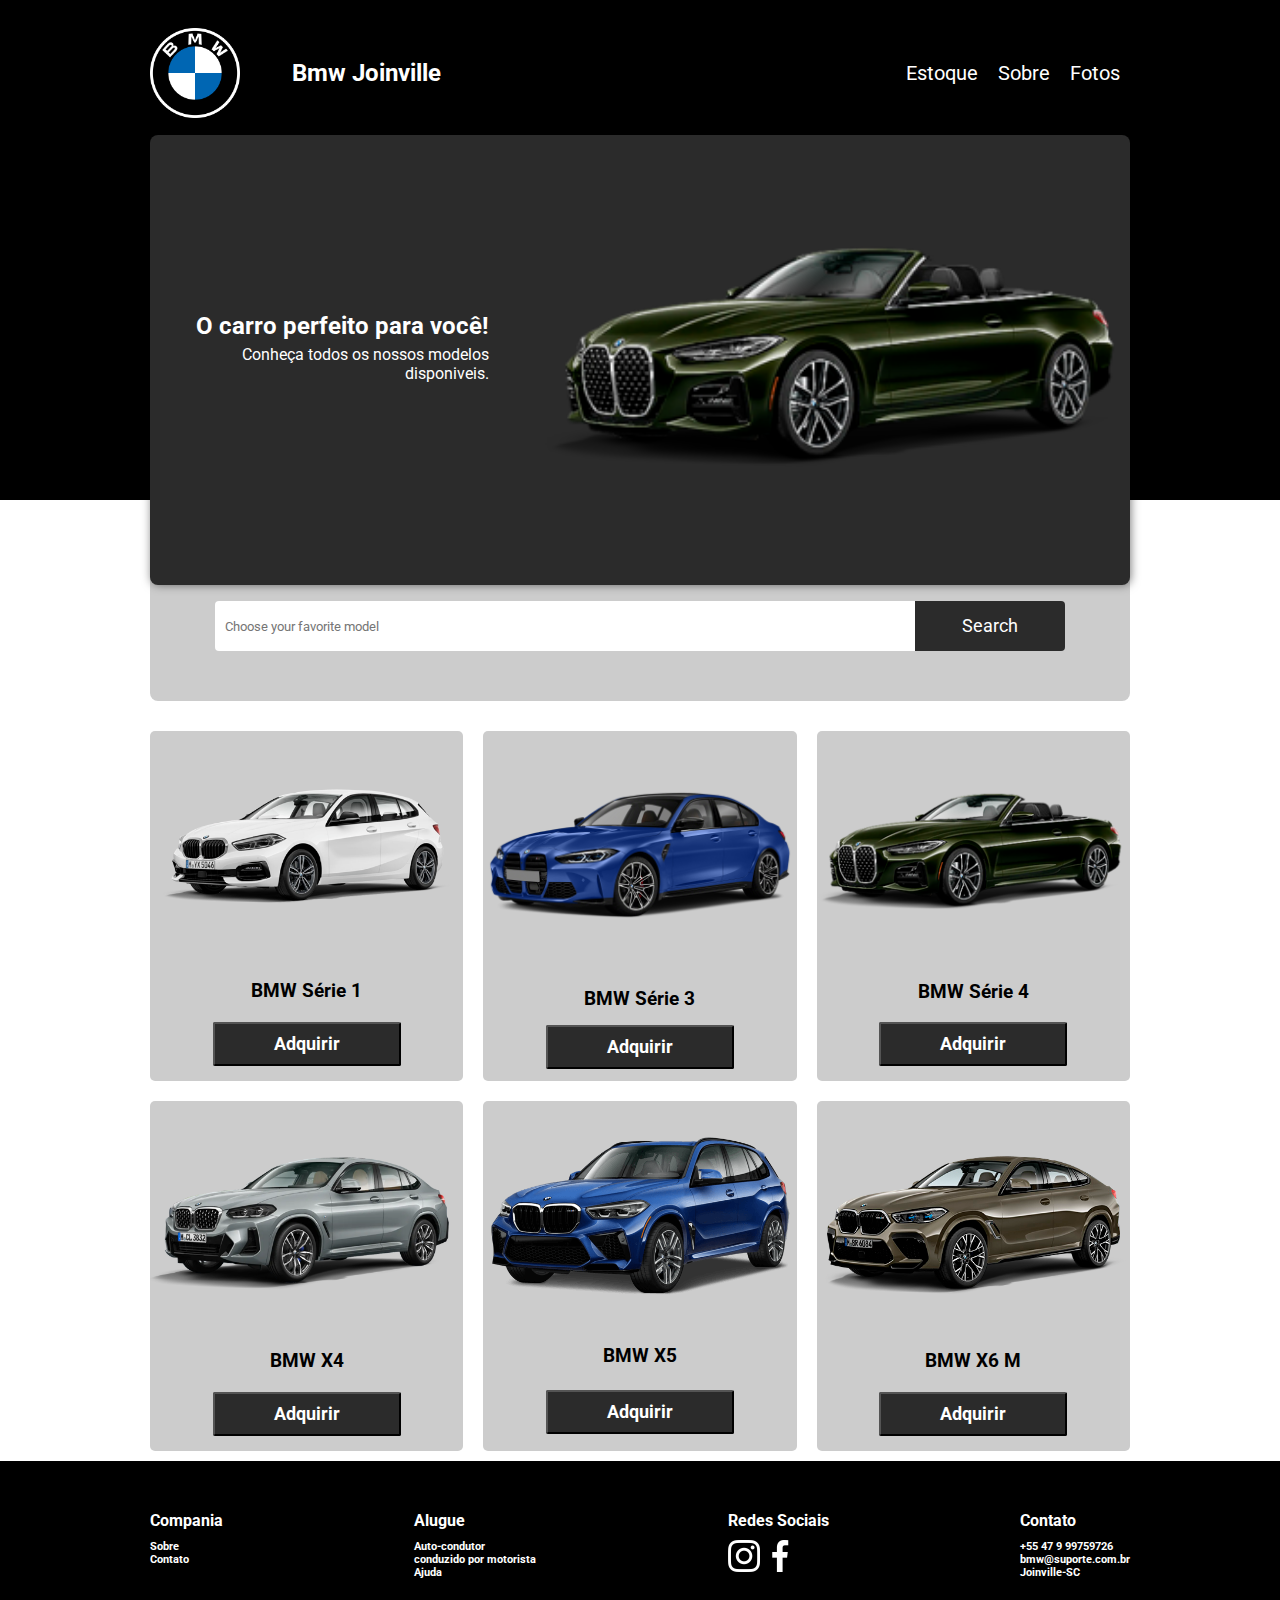
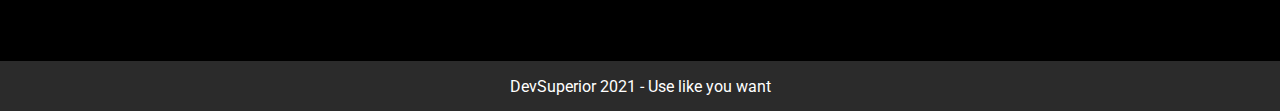
==== webSite/index.html @ 02db2eaf "Merge branch 'main' of https://github.com/Echo-sec/bmw_joinville_sa" ====
<!DOCTYPE html>
<html lang="en">

<head>
  <meta charset="UTF-8" />
  <meta http-equiv="X-UA-Compatible" content="IE=edge" />
  <meta name="viewport" content="width=device-width, initial-scale=1.0" />
  <title>Bmw joinville</title>
  <link rel="stylesheet" href="CSS_WebSite/styles.css" />
</head>

<body>
  <header>
    <div class="content">
      <nav>
        <img src="imgLogin/Logo BMW.png" alt="" width="90" height="90">
        <div class="navbar">
          <h2>Bmw Joinville</h2>
        </div>
        <div class="brand">
        </div>
        <ul>
          <li><a class="brand" href="#estoque">Estoque</a></li>
          <li><a class="brand" href="sobre.html">Sobre</a></li>
          <li><a class="brand" href="#feature">Fotos</a></li>
        </ul>
      </nav>
      <div class="header-block">
        <div class="text">
          <h2>O carro perfeito para você!</h2>
          <p>
            Conheça todos os nossos modelos disponiveis.
          </p>
        </div>
        <img src="images/BMW Série 4 Cabrio.jpg" alt="Car"/>
      </div>
    </div>
  </header>

  <section class="estoque" id="estoque">
    <div class="content">
      <div class="title-wrapper-estoque">
        <p>Find what you want</p>
        <h3>estoque</h3>
      </div>
      <div class="filter-card">
        <input type="text" class="search-input" placeholder="Choose your favorite model" />
        <button class="search-button">Search</button>
      </div>
      <div class="card-wrapper">
          <div class="card-item">
            <img src="images/BMW Série 1.png" alt="Car" />
              <h3>
                BMW Série 1
              </h3>
                <button type="button">Adquirir</button>
          </div>

          <div class="card-item">
            <img src="images/BMW Série 3.png" alt="Car" />
              <h3>
                BMW Série 3
              </h3>
                <button type="button">Adquirir</button>
          </div>

          <div class="card-item">
            <img src="images/BMW Série 4 Cabrio.jpg" alt="Car" />
              <h3>
                BMW Série 4
              </h3>
                <button type="button">Adquirir</button>
          </div>

          <div class="card-item">
            <img src="images/BMW X4.png" alt="Car" />
              <h3>
                BMW X4
              </h3>
                <button type="button">Adquirir</button>
          </div>

          <div class="card-item">
            <img src="images/BMW X5.png" alt="Car" />
              <h3>
                BMW X5
              </h3>
                <button type="button">Adquirir</button>
          </div>

          <div class="card-item">
            <img src="images/BMW X6 M Competition.png" alt="Car" />
              <h3>
                BMW X6 M
              </h3>
                <button type="button">Adquirir</button>
          </div>

            
      </div>
    </div>
  </section>


  <footer>
    <div class="main">
      <div class="content footer-links">
        <div class="footer-company">
          <h4>Compania</h4>
          <h6>Sobre</h6>
          <h6>Contato</h6>
        </div>
        <div class="footer-rental">
          <h4>Alugue</h4>
          <h6>Auto-condutor</h6>
          <h6>conduzido por motorista</h6>
          <h6>Ajuda</h6>
        </div>
        <div class="footer-social">
          <h4>Redes Sociais</h4>
          <div class="social-icons">
            <img src="images/instagram.png" alt="Instagram" />
            <img src="images/facebook.png" alt="Facebook" />
          </div>
        </div>
        <div class="footer-contact">
          <h4>Contato</h4>
          <h6>+55 47 9 99759726</h6>
          <h6>bmw@suporte.com.br</h6>
          <h6>Joinville-SC</h6>
        </div>
      </div>
    </div>
    <div class="last">DevSuperior 2021 - Use like you want</div>
  </footer>
</body>

</html>
---- webSite/CSS_WebSite/styles.css ----
/* font importing */
@import url("https://fonts.googleapis.com/css2?family=Roboto:wght@400;700&display=swap");

/* reseting css rules */
* {
  margin: 0px;
  padding: 0px;
  box-sizing: border-box;
  outline: none;
  font-family: "Roboto", sans-serif;
}

:root {
  --orange: #000000;
  --blue: #2b2b2b;
  --gray: #cccccc;
}

html,
body {
  width: 100%;
  overflow-x: hidden;
}

header {
  width: 100%;
  height: 500px;
  background: var(--orange);
}

.content {
  max-width: 1000px;
  min-width: 500px;
  margin: 0 auto;
  display: flex;
  flex-direction: column;
  padding: 10px;
}
.navbar{
  color: white;
  text-align: left;
  width: 500px;
}

nav {
  width: 100%;
  height: 125px;
  display: flex;
  flex-direction: row;
  align-items: center;
  justify-content: space-between;
}

.brand {
  font-size: 20px;
  color: white;
  cursor: pointer;

}

nav ul {
  display: flex;
  flex-direction: row;
}

nav ul li {
  list-style: none;
  padding: 10px;
  cursor: pointer;
}

nav ul li a {
  color: var(--blue);
  text-decoration: none;
}

nav ul li a:hover {
  color: #00285f83;
}

nav ul button {
  border: 1px solid var(--blue);
  background: transparent;
  padding: 8px 40px;
  cursor: pointer;
  margin-left: 30px;
  color: var(--blue);
  font-weight: bold;
  border-radius: 4px;
}

nav ul button:hover {
  transition: background, color 0.6s;
  background: var(--blue);
  color: white;
}

.content .header-block {
  max-width: 1000px;
  min-width: 300px;
  height: 450px;
  background: var(--blue);
  border-radius: 8px;
  box-shadow: 1px 0px 10px 0px rgba(0, 0, 0, 0.5);
  -webkit-box-shadow: 1px 0px 10px 0px rgba(0, 0, 0, 0.5);
  -moz-box-shadow: 1px 0px 10px 0px rgba(0, 0, 0, 0.5);
  position: relative;
  z-index: 10;
  padding: 10px;
}

.header-block img {
  width: 60%;
  position: absolute;
  right: 0%;
  bottom: 5%;
}

.header-block .text {
  position: absolute;
  bottom: 45%;
  left: 6%;
}

.header-block .text h2 {
  color: white;
  margin-bottom: 5px;
  text-align: right;
  transform: translateX(-20px);
  transition: transform 0.5s;
}

.header-block .text p {
  max-width: 300px;
  color: white;
  text-align: right;
  transform: translateX(-20px);
  transition: transform 0.4s;
}

/* Product Catalog */

section .catalog {
  width: 100vw;
  padding: 100px;
}

section .filter-card {
  width: 980px;
  height: 150px;
  background: var(--gray);
  border-radius: 8px;
  margin: 0 auto;
  display: flex;
  flex-direction: row;
  align-items: center;
  justify-content: center;
}

.search-input {
  width: 700px;
  height: 50px;
  border: none;
  border-radius: 4px 0px 0px 4px;
  text-indent: 10px;
}

.search-button {
  width: 150px;
  height: 50px;
  border-radius: 0px 4px 4px 0px;
  border: none;
  background: var(--blue);
  color: white;
  cursor: pointer;
  font-size: 1.1em;
  transition: 0.2s ease;
}

.search-button:hover {
  background: #dedede;
  color: var(--blue);
}

.title-wrapper-catalog {
  margin-top: 200px;
  padding-bottom: 20px;
}

section .card-wrapper {
  max-width: 1000px;
  height: 90%;
  display: grid;
  grid-template-columns: repeat(auto-fill, minmax(270px, 1fr));
  grid-gap: 20px;
  padding-top: 30px;
}

section .card-item {
  height: 350px;
  background: var(--gray);
  border-radius: 5px;
  display: flex;
  flex-direction: column;
  align-items: center;
  justify-content: space-around;
}

.card-content {
  height: 18%;
  display: flex;
  flex-direction: column;
  align-items: center;
  justify-content: space-around;
  display: inline;
}

.card-item img {
  width: 100%;
}

.card-item h4 {
  width: 90%;
}

.card-item p {
  width: 90%;
  font-style: italic;
  color: #4f4f4f70;
}

.card-item button {
  width: 60%;
  padding: 10px;
  background: var(--blue);
  border-radius: 2px;
  color: white;
  font-weight: bold;
  font-size: 1.1em;
  cursor: pointer;
  transition: 0.3s ease;
  margin-bottom: 5px;
  display: block;
}

.card-item button:hover {
  background: #7e7e7e;
  color: var(--blue);
}

/* About */

.about {
  width: 100%;
  height: 100%;
  display: flex;
  align-items: center;
  justify-content: center;
  padding: 50px 10px;
}

.about-content {
  max-width: 1000px;
  min-width: 300px;
  height: 600px;
  background: #dedede3b;
  margin: 0 auto;
  border-radius: 8px;
  z-index: 10;
  padding: 10px;
  display: flex;
  flex-direction: row;
  align-items: center;
  justify-content: space-between;
}

.left {
  width: 25%;
  min-width: 300px;
  height: 100%;
  background: #000000a1;
  border-radius: 8px;
}

.right {
  width: 65%;
  height: 100%;
  display: flex;
  flex-direction: column;
  align-items: flex-start;
  justify-content: flex-start;
  padding-top: 10%;
}

.right h3 {
  text-align: right;
  width: 90%;
  margin-bottom: 20px;
}

.right p {
  max-width: 90%;
  font-size: 1em;
  letter-spacing: 2px;
  text-align: right;
  color: rgba(0, 0, 0, 0.4);
}

/* Features */
.features {
  width: 100%;
  height: 100%;
  background: var(--gray);
  display: flex;
  align-items: center;
  justify-content: center;
  padding: 50px 0px;
}

.title-wrapper-features {
  padding: 20px 0px;
}

.feature-card-block {
  max-width: 1000px;
  min-width: 300px;
  height: 600px;
  background: white;
  margin: 0 auto;
  border-radius: 8px;
  z-index: 10;
  padding: 50px;
  display: grid;
  grid-template-columns: repeat(auto-fill, minmax(420px, 1fr));
  grid-gap: 30px;
}

.feature-card-item {
  max-width: 420px;
  height: 150px;
  display: flex;
  flex-direction: row;
  align-items: center;
  justify-content: space-around;
  border: 1px solid #dedede3b;
  border-radius: 4px;
}

.feature-text-content {
  max-width: 60%;
  margin: 5px;
}

.feature-card-item img {
  width: 64px;
  height: 64px;
}

/* Footer */
footer {
  width: 100%;
  height: 250px;
}

footer .main {
  width: 100%;
  height: 200px;
  background: var(--orange);
  padding: 20px 10px;
}

.footer-links {
  max-width: 1000px;
  min-width: 300px;
  display: flex;
  flex-direction: row;
  justify-content: space-between;
  margin-top: 20px;
}

.footer-company,
.footer-rental,
.footer-contact,
.footer-social {
  color: white;
  height: 100%;
  min-height: 100px;
}

.footer-links h4 {
  margin-bottom: 10px;
}

.footer-links {
  margin-bottom: 8px;
}

.main .footer-social img {
  width: 32px;
  height: 32px;
}

footer .last {
  width: 100%;
  height: 50px;
  background: var(--blue);
  color: white;
  display: flex;
  align-items: center;
  justify-content: center;
}

/* Responsive adjustments */

@media (max-width: 576px) {
  nav ul li {
    display: none;
  }

  .header-block img {
    width: 70%;
    position: absolute;
    right: 16%;
    top: 30%;
  }

  .header-block .text {
    position: absolute;
    bottom: 10%;
    left: 15;
  }

  section .filter-card {
    width: 390px;
    padding: 0px 10px;
  }

  .search-input {
    max-width: 700px;
    min-width: 240px;
  }

  .search-button {
    max-width: 150px;
    min-width: 80px;
  }

  .about {
    margin-top: 100px;
  }

  .title-wrapper-about {
    margin-bottom: 20px;
  }
  .about-content {
    flex-direction: column;
    height: 100%;
  }
  .left {
    display: none;
  }
  .right {
    width: 90%;
  }

  .right p {
    width: 100%;
    margin: 0px;
    text-align: left;
  }

  .features {
    height: 100%;
  }

  .feature-card-block {
    height: 100%;
    display: flex;
    flex-direction: column;
  }

  footer {
    height: 100%;
  }

  footer .main {
    height: 100%;
  }

  .footer-links {
    flex-direction: column;
    padding-left: 10%;
  }
}
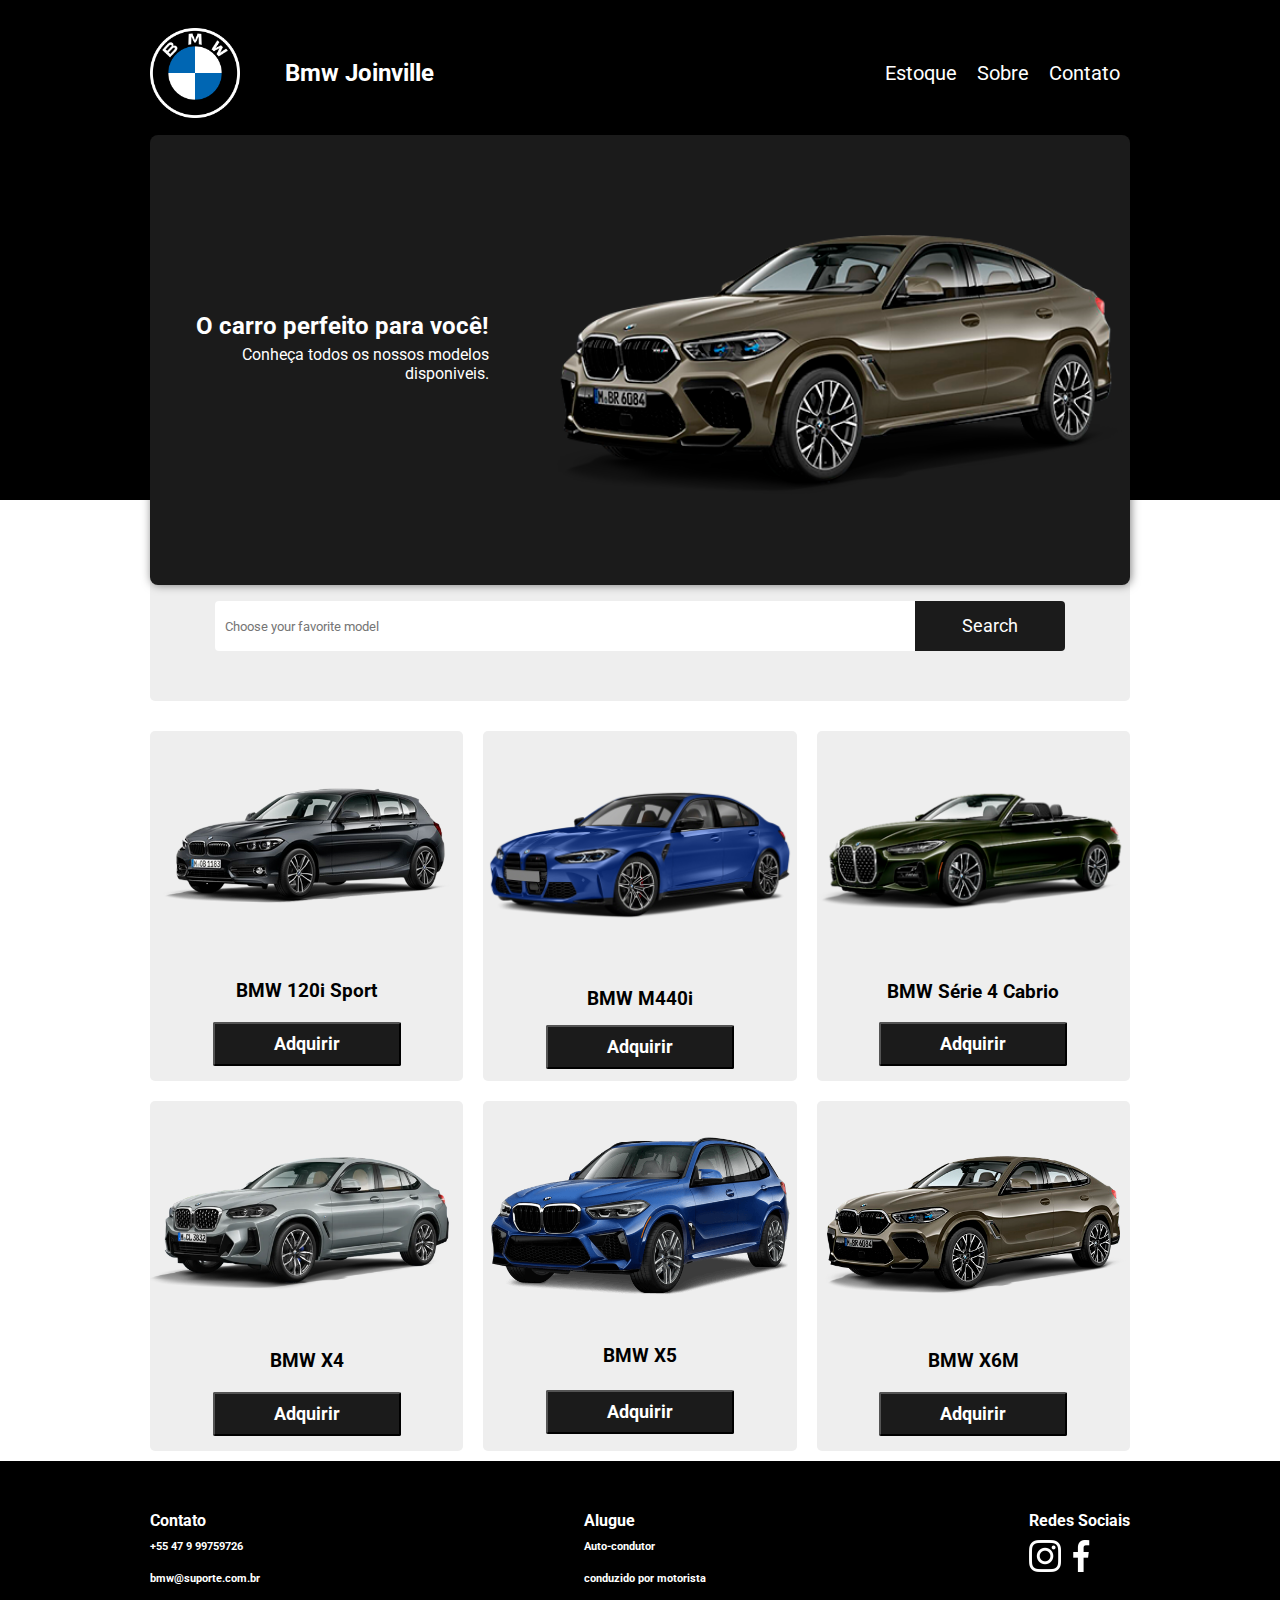
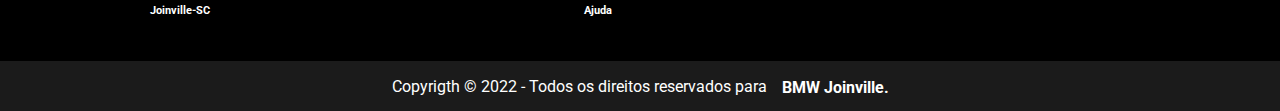
==== commit c50ca749: "ok" ====
--- a/webSite/index.html
+++ b/webSite/index.html
@@ -21,8 +21,8 @@
         </div>
         <ul>
           <li><a class="brand" href="#estoque">Estoque</a></li>
-          <li><a class="brand" href="sobre.html">Sobre</a></li>
-          <li><a class="brand" href="#feature">Fotos</a></li>
+          <li><a class="brand" href="/webSite/sobre.html">Sobre</a></li>
+          <li><a class="brand" href="#contato">Contato</a></li>
         </ul>
       </nav>
       <div class="header-block">
@@ -32,7 +32,7 @@
             Conheça todos os nossos modelos disponiveis.
           </p>
         </div>
-        <img src="images/BMW Série 4 Cabrio.jpg" alt="Car"/>
+        <img src="images/BMW X6 M Competition.png" alt="Car" />
       </div>
     </div>
   </header>
@@ -51,7 +51,7 @@
           <div class="card-item">
             <img src="images/BMW Série 1.png" alt="Car" />
               <h3>
-                BMW Série 1
+                BMW 120i Sport
               </h3>
                 <button type="button">Adquirir</button>
           </div>
@@ -59,7 +59,7 @@
           <div class="card-item">
             <img src="images/BMW Série 3.png" alt="Car" />
               <h3>
-                BMW Série 3
+                BMW M440i
               </h3>
                 <button type="button">Adquirir</button>
           </div>
@@ -67,7 +67,7 @@
           <div class="card-item">
             <img src="images/BMW Série 4 Cabrio.jpg" alt="Car" />
               <h3>
-                BMW Série 4
+                BMW Série 4 Cabrio
               </h3>
                 <button type="button">Adquirir</button>
           </div>
@@ -91,12 +91,10 @@
           <div class="card-item">
             <img src="images/BMW X6 M Competition.png" alt="Car" />
               <h3>
-                BMW X6 M
+                BMW X6M
               </h3>
                 <button type="button">Adquirir</button>
           </div>
-
-            
       </div>
     </div>
   </section>
@@ -105,15 +103,20 @@
   <footer>
     <div class="main">
       <div class="content footer-links">
-        <div class="footer-company">
-          <h4>Compania</h4>
-          <h6>Sobre</h6>
-          <h6>Contato</h6>
+        <div class="footer-contact" id="contato" >
+          <h4>Contato</h4>
+          <h6>+55 47 9 99759726</h6>
+          <br>
+          <h6>bmw@suporte.com.br</h6>
+          <br>
+          <h6>Joinville-SC</h6>
         </div>
         <div class="footer-rental">
           <h4>Alugue</h4>
           <h6>Auto-condutor</h6>
+          <br>
           <h6>conduzido por motorista</h6>
+          <br>
           <h6>Ajuda</h6>
         </div>
         <div class="footer-social">
@@ -123,15 +126,9 @@
             <img src="images/facebook.png" alt="Facebook" />
           </div>
         </div>
-        <div class="footer-contact">
-          <h4>Contato</h4>
-          <h6>+55 47 9 99759726</h6>
-          <h6>bmw@suporte.com.br</h6>
-          <h6>Joinville-SC</h6>
-        </div>
       </div>
     </div>
-    <div class="last">DevSuperior 2021 - Use like you want</div>
+    <div class="last">Copyrigth &copy; 2022 - Todos os direitos reservados para <strong>ﾠBMW Joinville.</strong></div>
   </footer>
 </body>
 
--- a/webSite/CSS_WebSite/styles.css
+++ b/webSite/CSS_WebSite/styles.css
@@ -9,11 +9,10 @@
   outline: none;
   font-family: "Roboto", sans-serif;
 }
-
 :root {
   --orange: #000000;
-  --blue: #2b2b2b;
-  --gray: #cccccc;
+  --blue: #1b1b1b;
+  --gray: #eeeeee;
 }
 
 html,
@@ -55,7 +54,6 @@
   font-size: 20px;
   color: white;
   cursor: pointer;
-
 }
 
 nav ul {
@@ -149,7 +147,7 @@
   width: 980px;
   height: 150px;
   background: var(--gray);
-  border-radius: 8px;
+  border-radius: 5px;
   margin: 0 auto;
   display: flex;
   flex-direction: row;
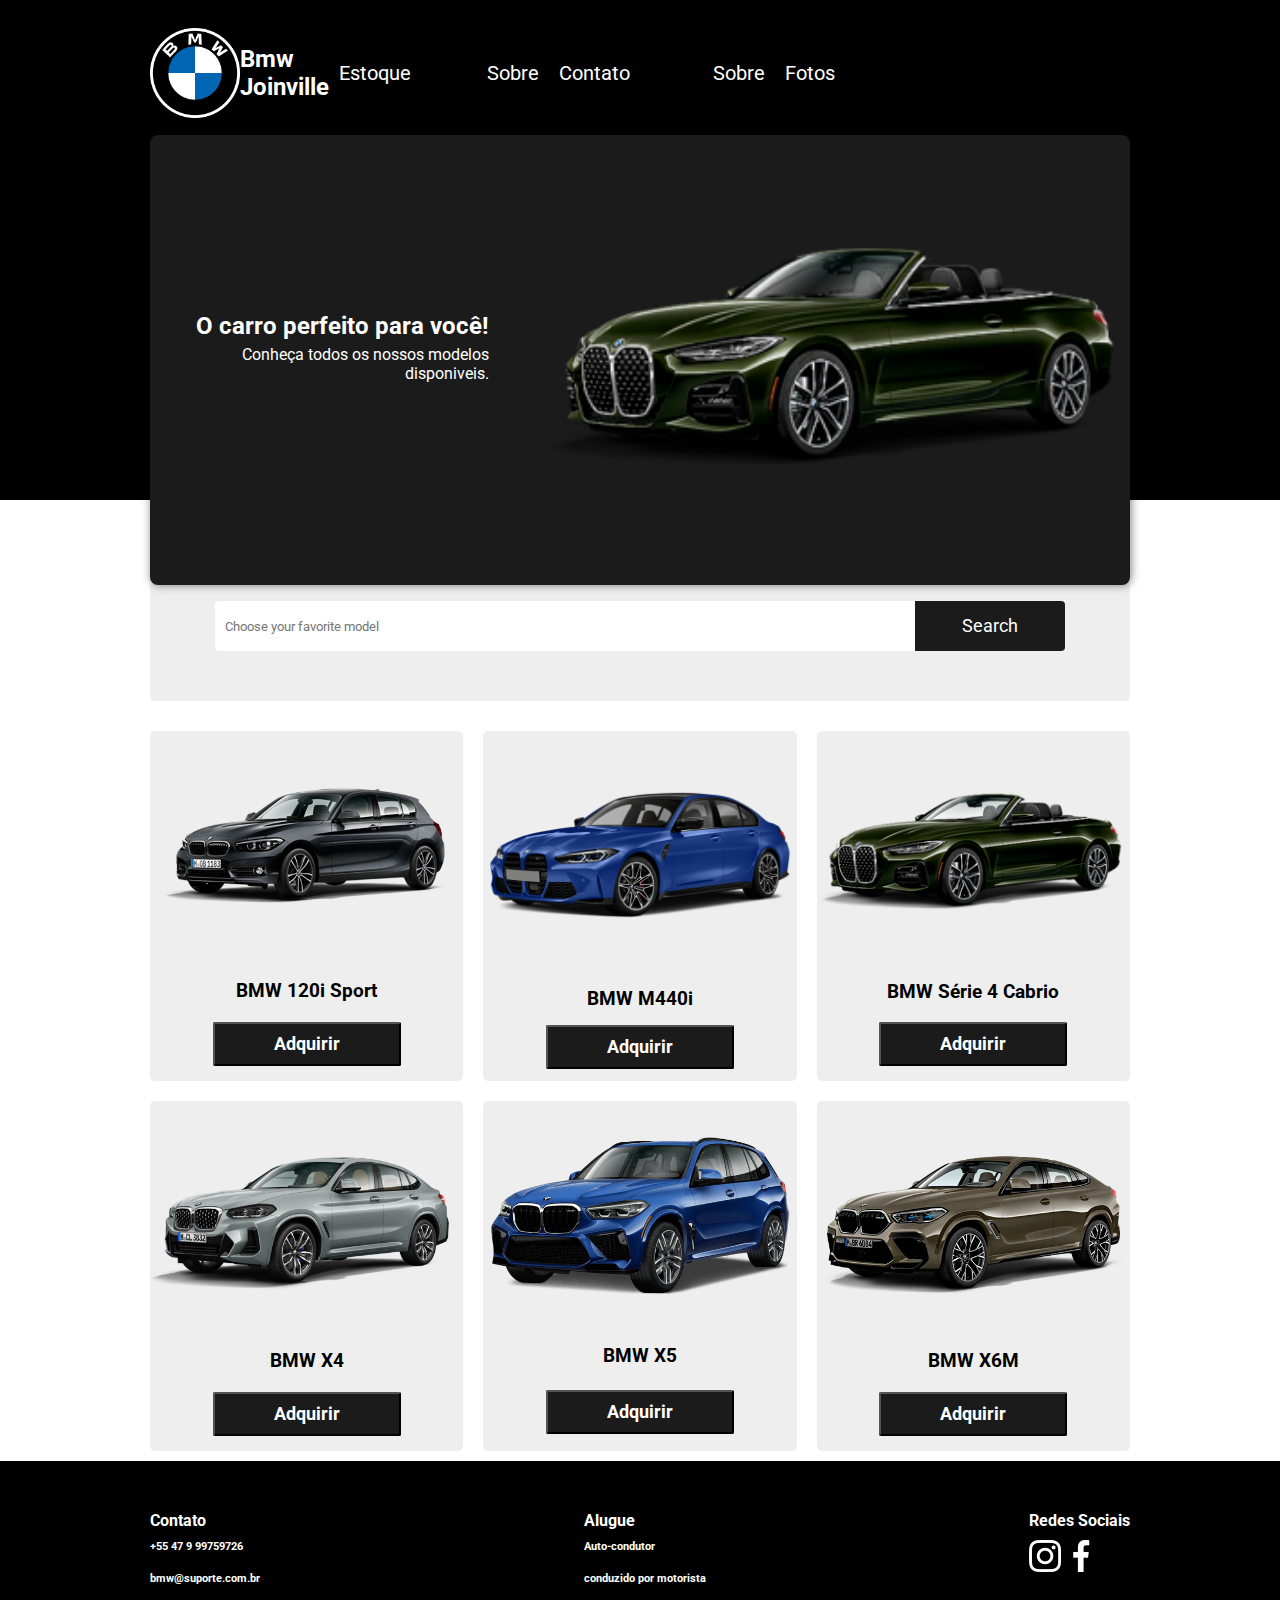
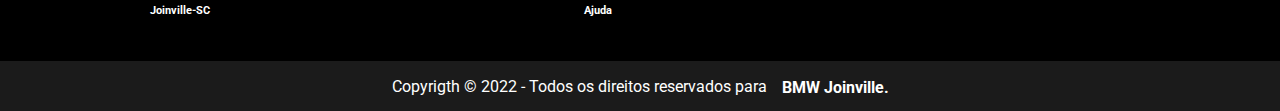
==== commit 63aba6a3: "gg" ====
--- a/webSite/index.html
+++ b/webSite/index.html
@@ -21,8 +21,13 @@
         </div>
         <ul>
           <li><a class="brand" href="#estoque">Estoque</a></li>
+<<<<<<< HEAD
           <li><a class="brand" href="/webSite/sobre.html">Sobre</a></li>
           <li><a class="brand" href="#contato">Contato</a></li>
+=======
+          <li><a class="brand" href="sobre.html">Sobre</a></li>
+          <li><a class="brand" href="#feature">Fotos</a></li>
+>>>>>>> 02db2eafe7df4b265374333ab65dab689c9f9261
         </ul>
       </nav>
       <div class="header-block">
@@ -32,7 +37,7 @@
             Conheça todos os nossos modelos disponiveis.
           </p>
         </div>
-        <img src="images/BMW X6 M Competition.png" alt="Car" />
+        <img src="images/BMW Série 4 Cabrio.jpg" alt="Car"/>
       </div>
     </div>
   </header>
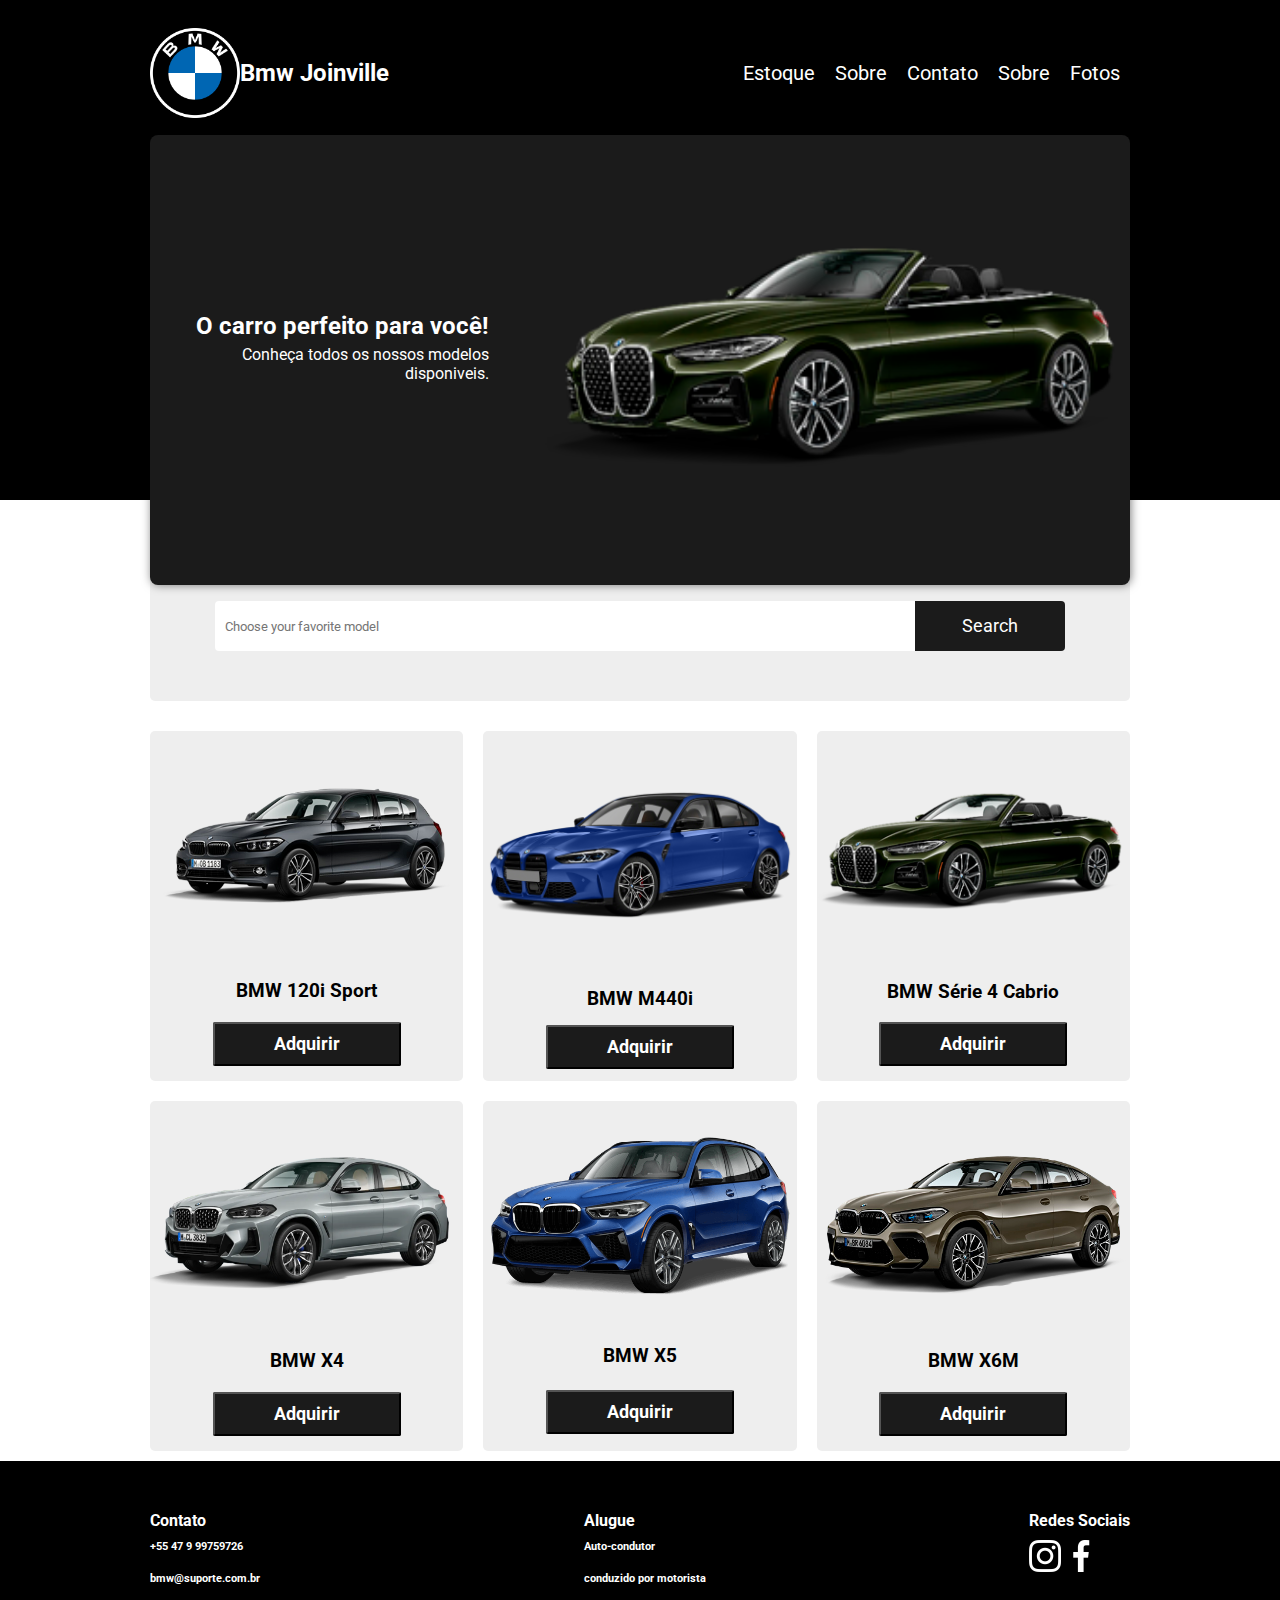
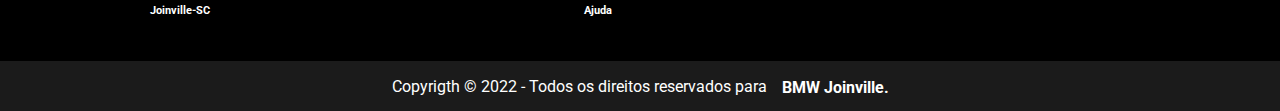
==== commit 9c20261c: "ok" ====
--- a/webSite/index.html
+++ b/webSite/index.html
@@ -21,13 +21,11 @@
         </div>
         <ul>
           <li><a class="brand" href="#estoque">Estoque</a></li>
-<<<<<<< HEAD
           <li><a class="brand" href="/webSite/sobre.html">Sobre</a></li>
           <li><a class="brand" href="#contato">Contato</a></li>
-=======
           <li><a class="brand" href="sobre.html">Sobre</a></li>
           <li><a class="brand" href="#feature">Fotos</a></li>
->>>>>>> 02db2eafe7df4b265374333ab65dab689c9f9261
+
         </ul>
       </nav>
       <div class="header-block">
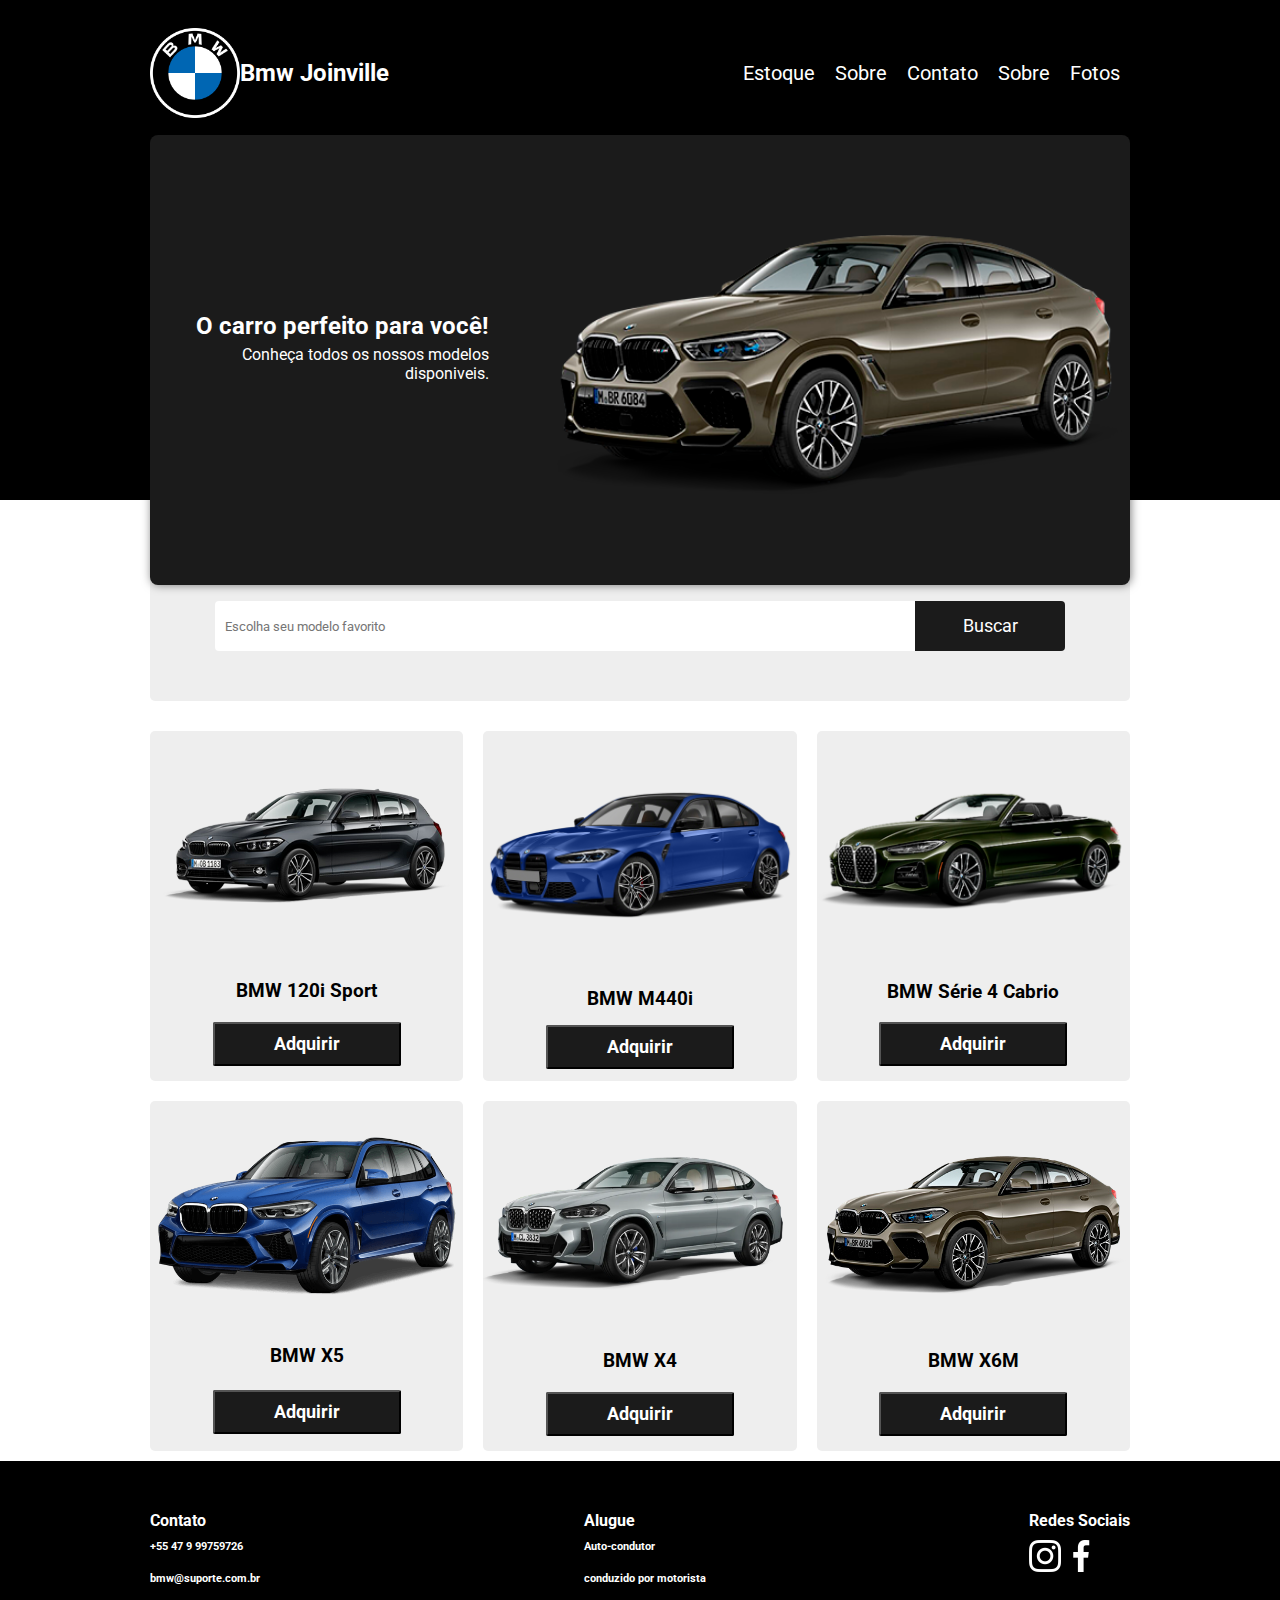
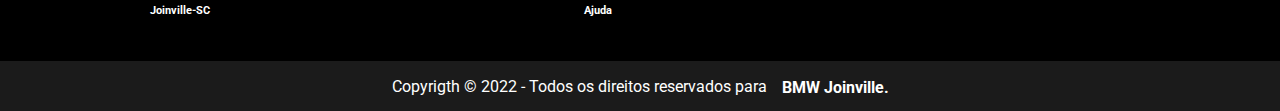
==== commit 7c299b77: "ok" ====
--- a/webSite/index.html
+++ b/webSite/index.html
@@ -35,7 +35,7 @@
             Conheça todos os nossos modelos disponiveis.
           </p>
         </div>
-        <img src="images/BMW Série 4 Cabrio.jpg" alt="Car"/>
+        <img src="images/BMW X6 M Competition.png" alt="Car"/>
       </div>
     </div>
   </header>
@@ -47,8 +47,8 @@
         <h3>estoque</h3>
       </div>
       <div class="filter-card">
-        <input type="text" class="search-input" placeholder="Choose your favorite model" />
-        <button class="search-button">Search</button>
+        <input type="text" class="search-input" placeholder="Escolha seu modelo favorito" />
+        <button class="search-button">Buscar</button>
       </div>
       <div class="card-wrapper">
           <div class="card-item">
@@ -76,17 +76,17 @@
           </div>
 
           <div class="card-item">
-            <img src="images/BMW X4.png" alt="Car" />
+            <img src="images/BMW X5.png" alt="Car" />
               <h3>
-                BMW X4
+                BMW X5
               </h3>
                 <button type="button">Adquirir</button>
           </div>
 
           <div class="card-item">
-            <img src="images/BMW X5.png" alt="Car" />
+            <img src="images/BMW X4.png" alt="Car" />
               <h3>
-                BMW X5
+                BMW X4
               </h3>
                 <button type="button">Adquirir</button>
           </div>
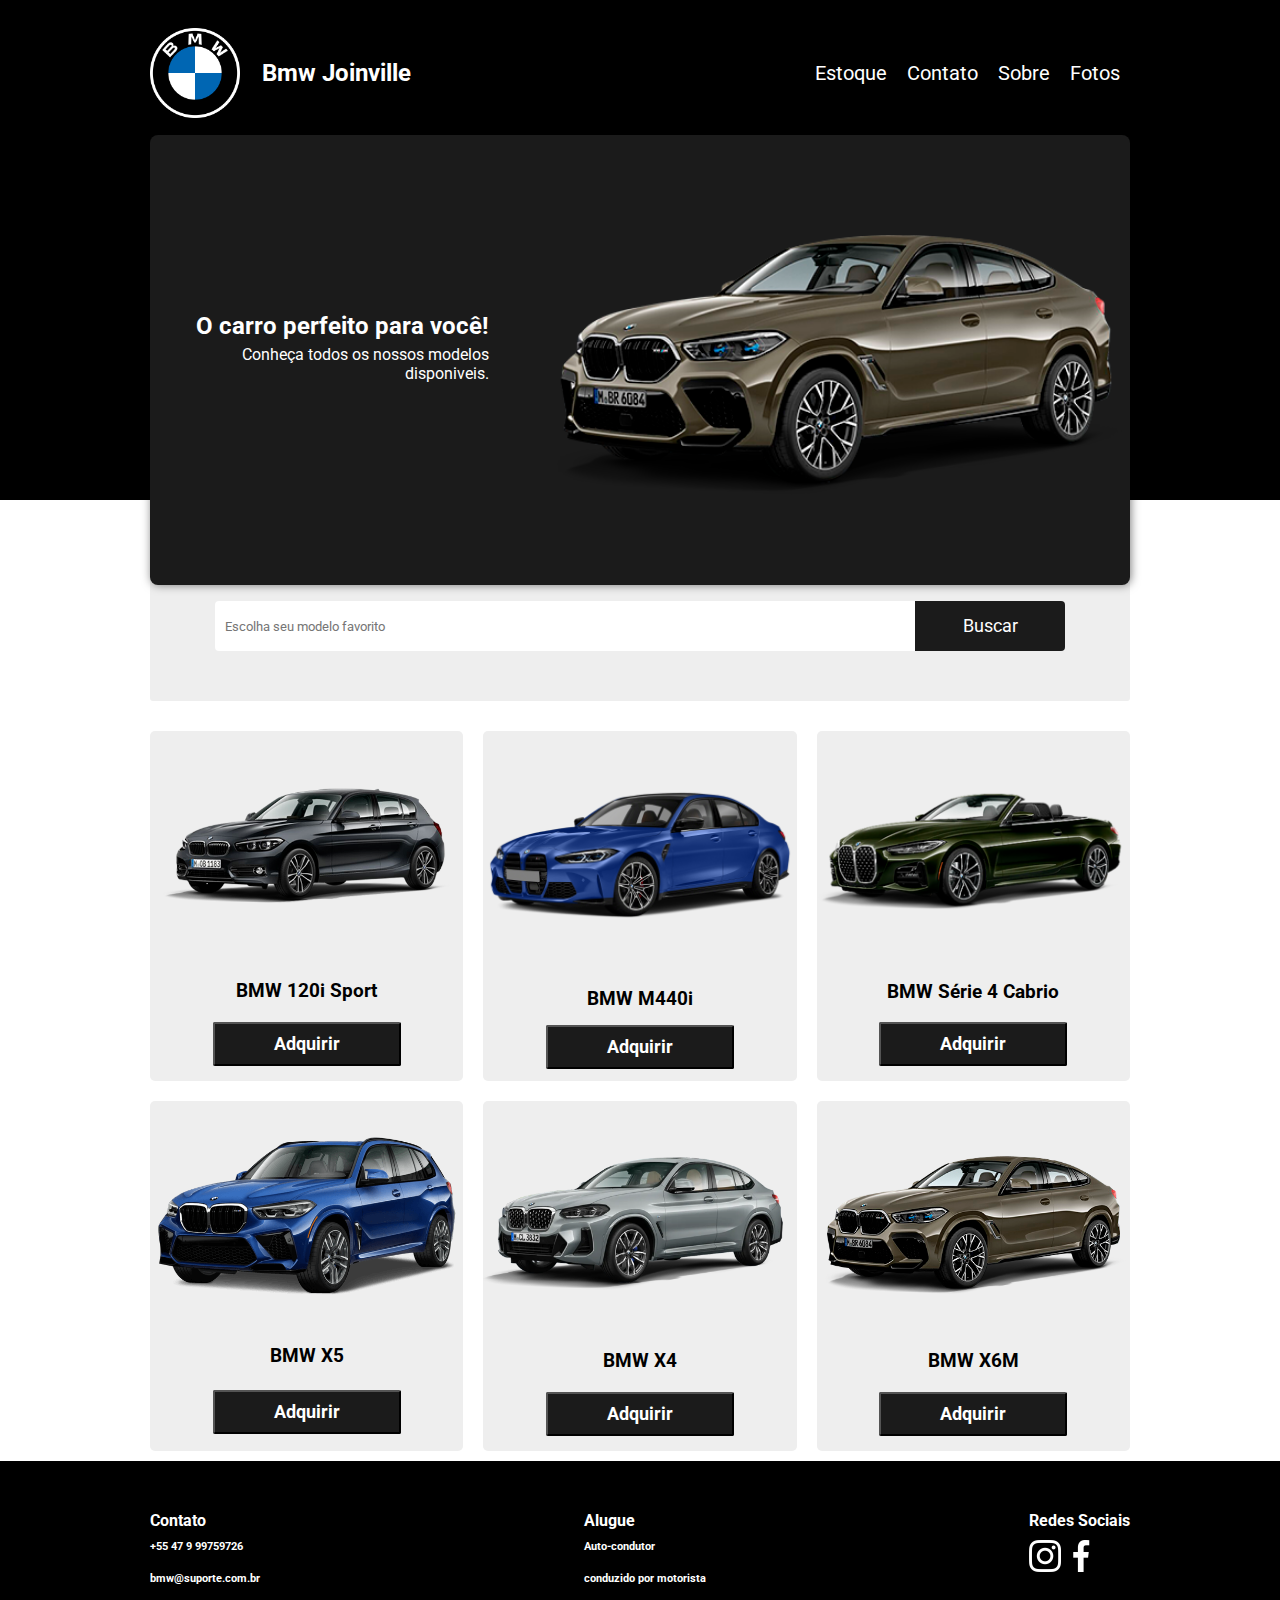
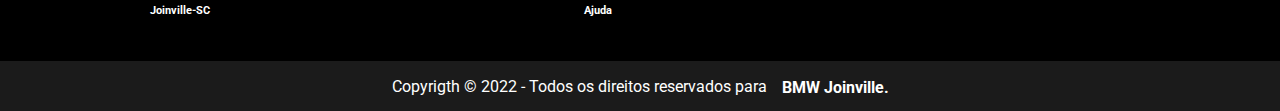
==== commit 226d6613: "ok" ====
--- a/webSite/index.html
+++ b/webSite/index.html
@@ -21,7 +21,6 @@
         </div>
         <ul>
           <li><a class="brand" href="#estoque">Estoque</a></li>
-          <li><a class="brand" href="/webSite/sobre.html">Sobre</a></li>
           <li><a class="brand" href="#contato">Contato</a></li>
           <li><a class="brand" href="sobre.html">Sobre</a></li>
           <li><a class="brand" href="#feature">Fotos</a></li>
--- a/webSite/CSS_WebSite/styles.css
+++ b/webSite/CSS_WebSite/styles.css
@@ -147,7 +147,7 @@
   width: 980px;
   height: 150px;
   background: var(--gray);
-  border-radius: 5px;
+  border-radius: 3px;
   margin: 0 auto;
   display: flex;
   flex-direction: row;
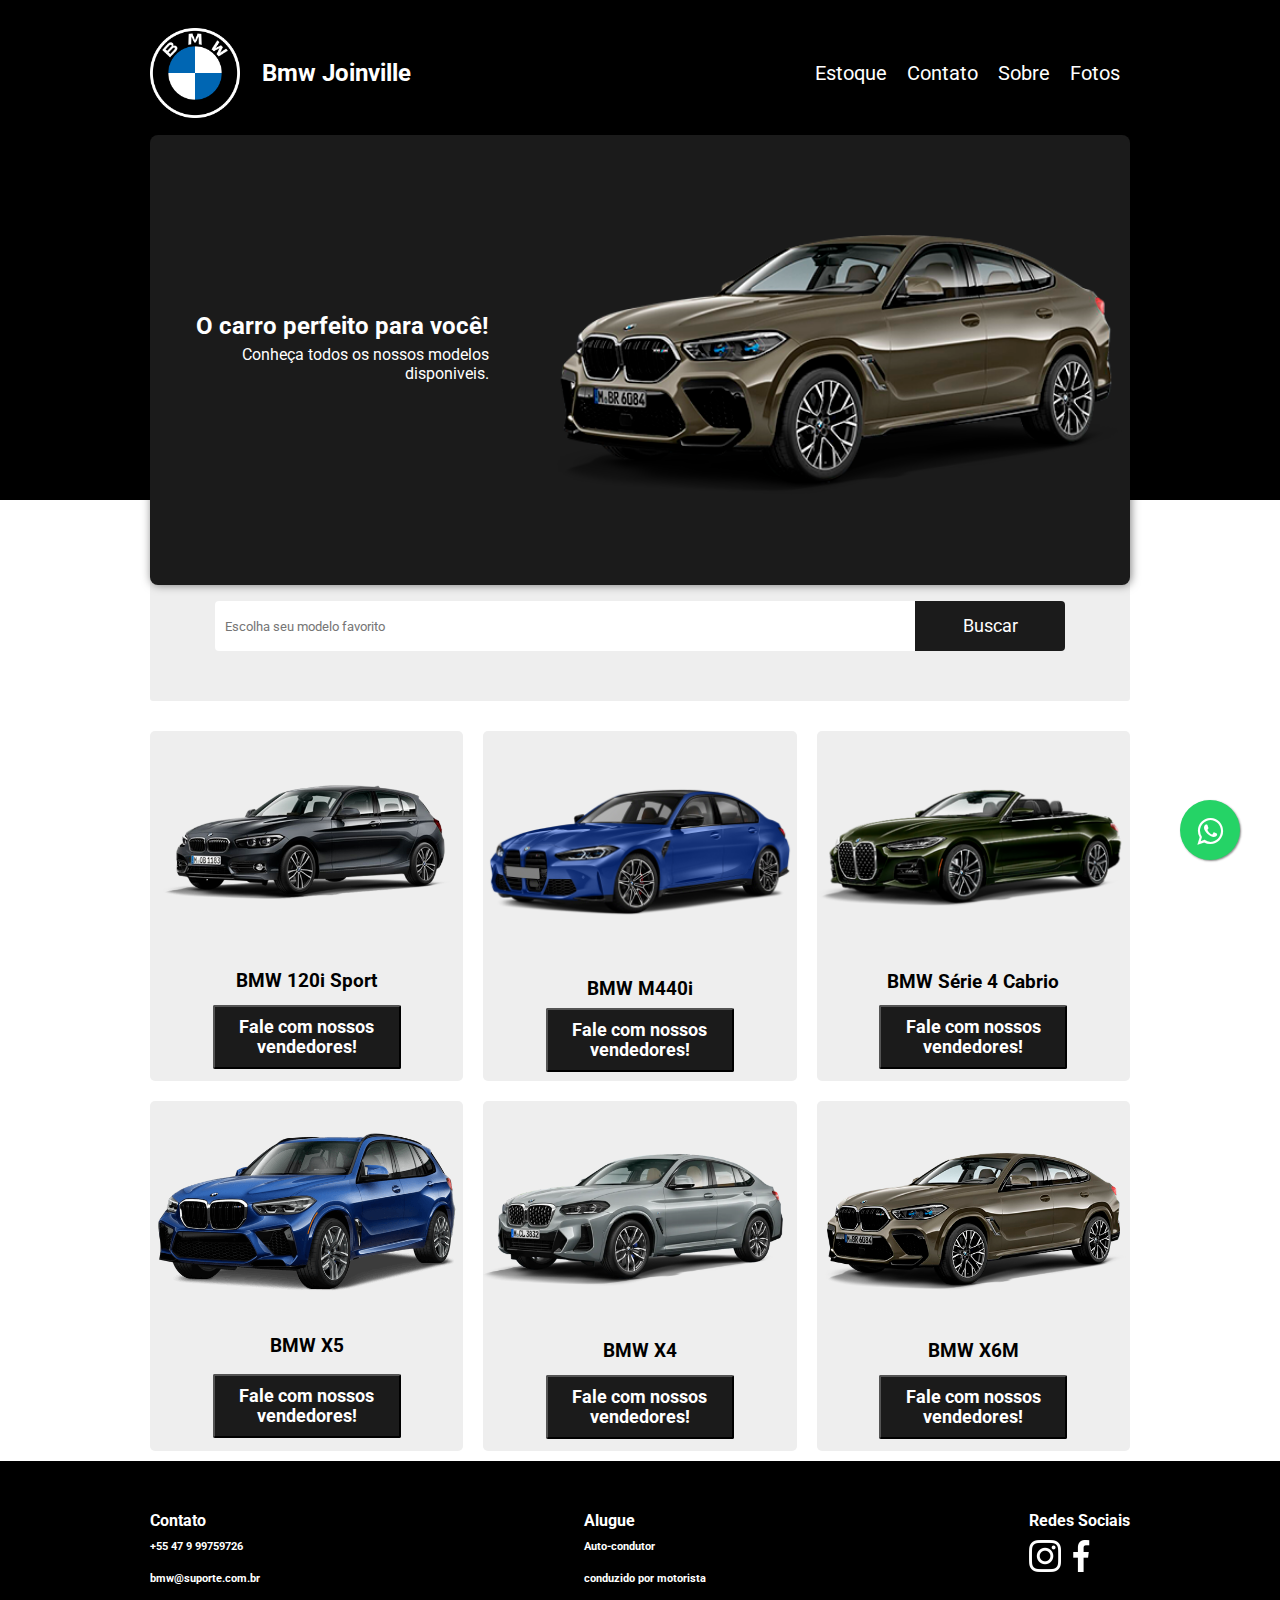
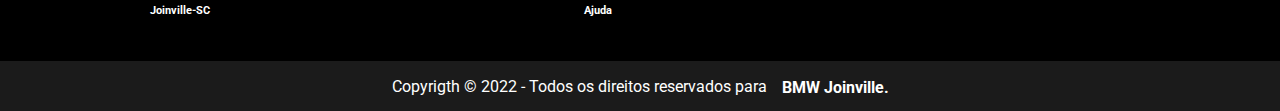
==== commit e41316e5: "ok" ====
--- a/webSite/index.html
+++ b/webSite/index.html
@@ -49,13 +49,43 @@
         <input type="text" class="search-input" placeholder="Escolha seu modelo favorito" />
         <button class="search-button">Buscar</button>
       </div>
+      <head>
+        <meta charset="UTF-8">
+        <title>Botão WhatsApp - Canal TI</title>
+        <link rel="stylesheet" href="https://cdnjs.cloudflare.com/ajax/libs/font-awesome/4.5.0/css/font-awesome.min.css">
+        <style>
+          .whatsapp-link {
+            position: fixed;
+            width: 60px;
+            height: 60px;
+            bottom: 40px;
+            right: 40px;
+            background-color: #25d366;
+            color: #fff;
+            border-radius: 50px;
+            text-align: center;
+            font-size: 30px;
+            box-shadow: 1px 1px 2px #888;
+            z-index: 1000;
+          }
+       
+          .fa-whatsapp {
+            margin-top: 16px;
+          }
+        </style>
+      </head>
+      <body>
+        <a class="whatsapp-link" href="https://web.whatsapp.com/send?phone=5547996557600" target="_blank">
+          <i class="fa fa-whatsapp"></i>
+        </a>
+      </body>
       <div class="card-wrapper">
           <div class="card-item">
             <img src="images/BMW Série 1.png" alt="Car" />
               <h3>
                 BMW 120i Sport
               </h3>
-                <button type="button">Adquirir</button>
+                <button type="submit">Fale com nossos vendedores!</button>
           </div>
 
           <div class="card-item">
@@ -63,7 +93,7 @@
               <h3>
                 BMW M440i
               </h3>
-                <button type="button">Adquirir</button>
+                <button type="submit">Fale com nossos vendedores!</button>
           </div>
 
           <div class="card-item">
@@ -71,7 +101,7 @@
               <h3>
                 BMW Série 4 Cabrio
               </h3>
-                <button type="button">Adquirir</button>
+                <button type="submit">Fale com nossos vendedores!</button>
           </div>
 
           <div class="card-item">
@@ -79,7 +109,7 @@
               <h3>
                 BMW X5
               </h3>
-                <button type="button">Adquirir</button>
+                <button type="submit">Fale com nossos vendedores!</button>
           </div>
 
           <div class="card-item">
@@ -87,7 +117,7 @@
               <h3>
                 BMW X4
               </h3>
-                <button type="button">Adquirir</button>
+                <button type="submit">Fale com nossos vendedores!</button>
           </div>
 
           <div class="card-item">
@@ -95,7 +125,7 @@
               <h3>
                 BMW X6M
               </h3>
-                <button type="button">Adquirir</button>
+                <button type="submit">Fale com nossos vendedores!</button>
           </div>
       </div>
     </div>
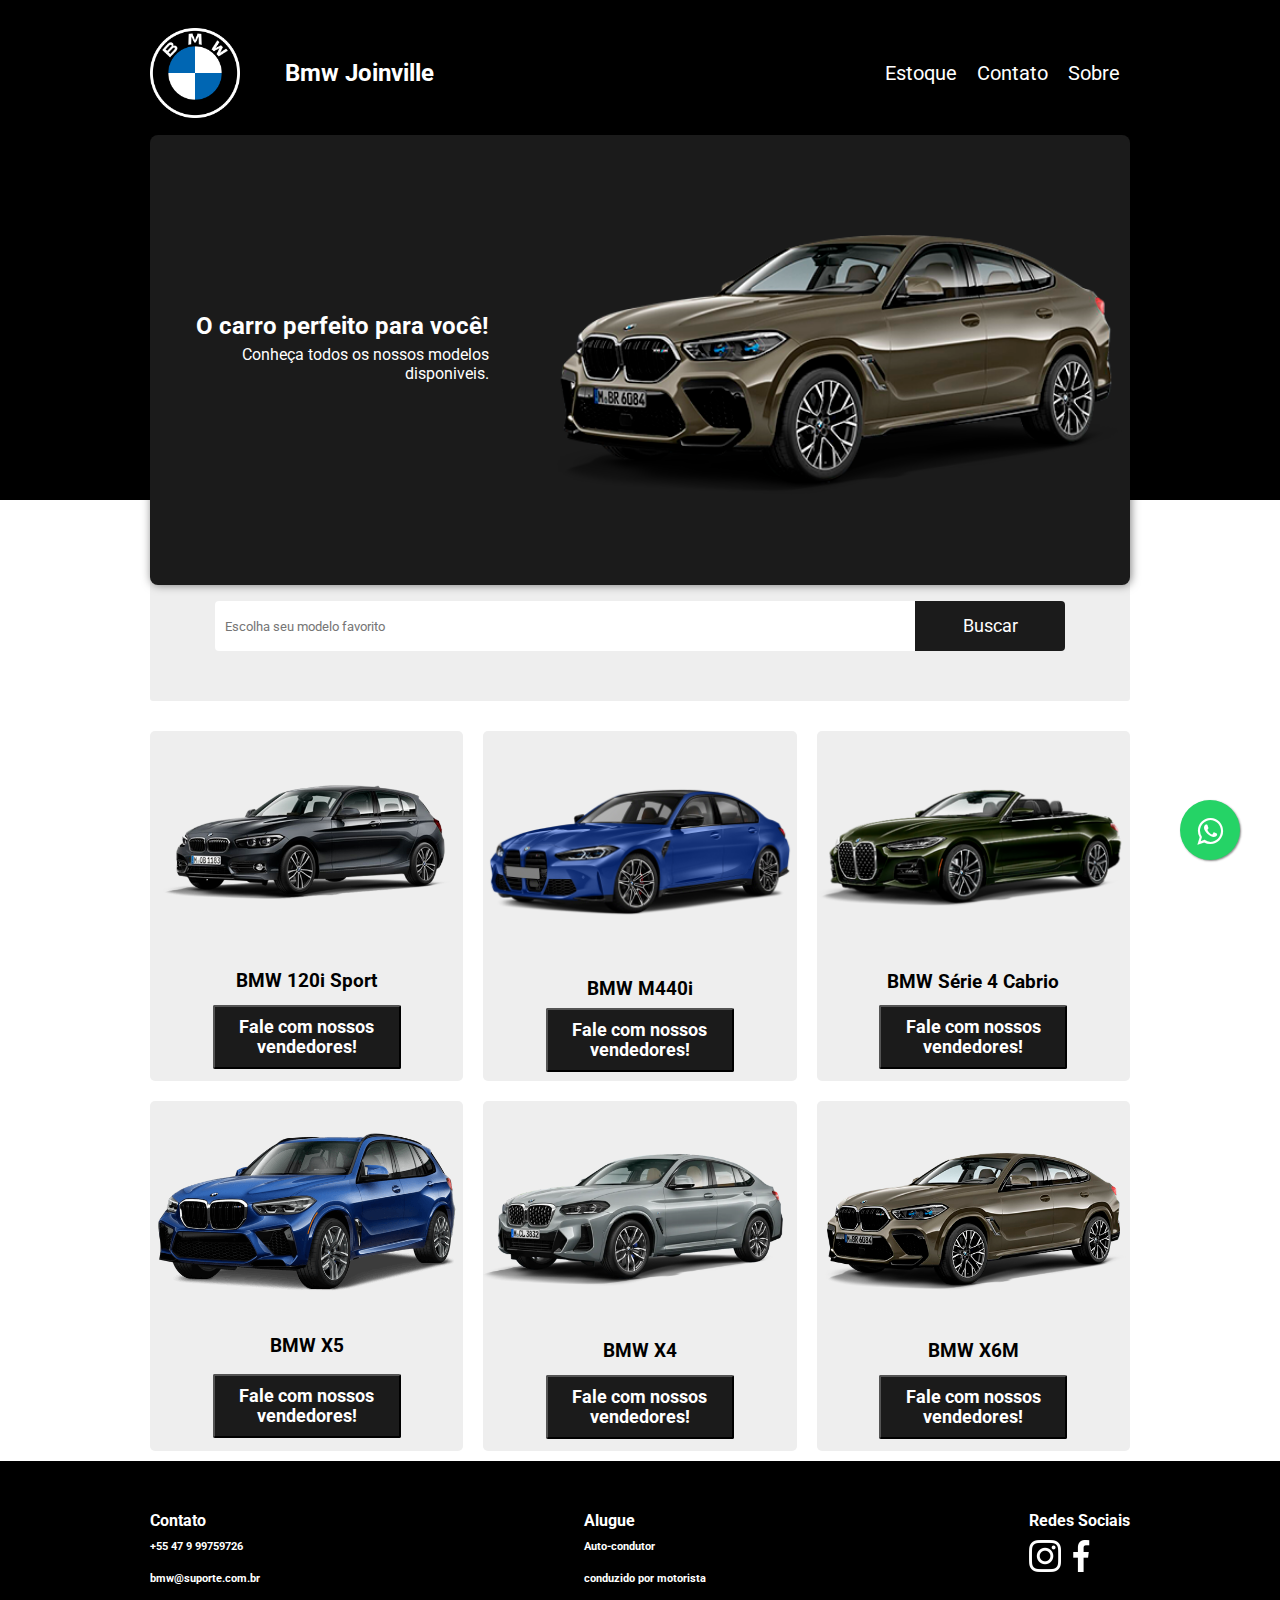
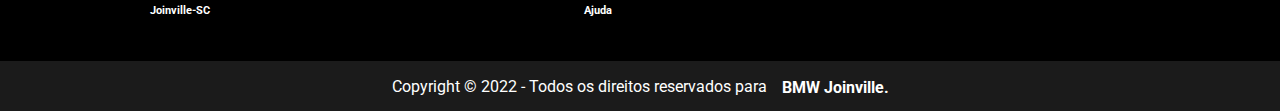
==== commit ee21314e: "att" ====
--- a/webSite/index.html
+++ b/webSite/index.html
@@ -23,8 +23,6 @@
           <li><a class="brand" href="#estoque">Estoque</a></li>
           <li><a class="brand" href="#contato">Contato</a></li>
           <li><a class="brand" href="sobre.html">Sobre</a></li>
-          <li><a class="brand" href="#feature">Fotos</a></li>
-
         </ul>
       </nav>
       <div class="header-block">
@@ -160,7 +158,7 @@
         </div>
       </div>
     </div>
-    <div class="last">Copyrigth &copy; 2022 - Todos os direitos reservados para <strong>ﾠBMW Joinville.</strong></div>
+    <div class="last">Copyright &copy; 2022 - Todos os direitos reservados para <strong>ﾠBMW Joinville.</strong></div>
   </footer>
 </body>
 
